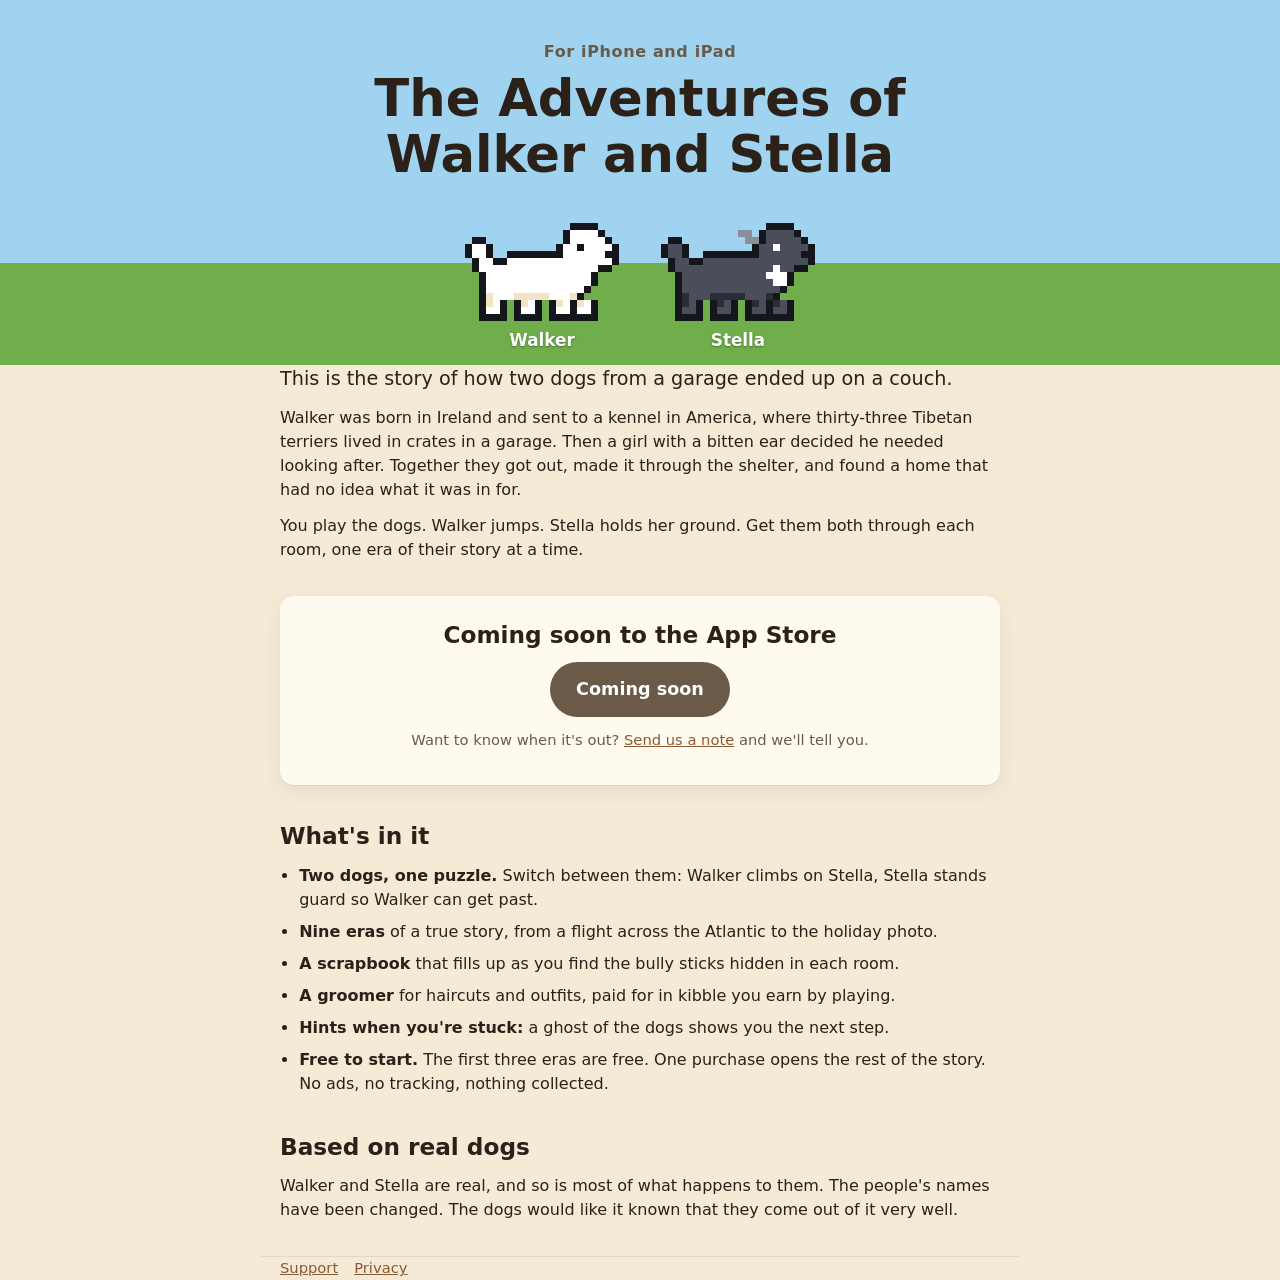
==== index.html @ c0738bfa "First version of walkerandstella.com: coming-soon home page, /get for stickers, privacy and support " ====
<!DOCTYPE html>
<html lang="en">
<head>
  <meta charset="utf-8">
  <meta name="viewport" content="width=device-width, initial-scale=1">
  <title>The Adventures of Walker and Stella</title>
  <meta name="description" content="A two-dog puzzle-platformer for iPhone and iPad, based on two real rescue dogs. Coming soon to the App Store.">
  <meta property="og:title" content="The Adventures of Walker and Stella">
  <meta property="og:description" content="Two real rescue dogs, one puzzle-platformer. Coming soon for iPhone and iPad.">
  <meta property="og:image" content="https://walkerandstella.com/img/share.png">
  <link rel="icon" href="/img/walker_idle0.png">
  <link rel="stylesheet" href="/style.css">
</head>
<body>
  <header class="hero">
    <div class="wrap">
      <p class="kicker">For iPhone and iPad</p>
      <h1>The Adventures of<br>Walker and Stella</h1>
      <div class="dogs">
        <figure><img class="pixel" src="/img/walker_idle0.png" alt="Walker, a white dog"><figcaption>Walker</figcaption></figure>
        <figure><img class="pixel" src="/img/stella_idle0.png" alt="Stella, a black and grey dog with one floppy ear"><figcaption>Stella</figcaption></figure>
      </div>
    </div>
  </header>

  <main class="wrap">
    <section>
      <p class="lead">This is the story of how two dogs from a garage ended up on a couch.</p>
      <p>Walker was born in Ireland and sent to a kennel in America, where thirty-three Tibetan terriers lived in crates in a garage. Then a girl with a bitten ear decided he needed looking after. Together they got out, made it through the shelter, and found a home that had no idea what it was in for.</p>
      <p>You play the dogs. Walker jumps. Stella holds her ground. Get them both through each room, one era of their story at a time.</p>
    </section>

    <section class="card download">
      <h2>Coming soon to the App Store</h2>
      <p><span class="badge soon">Coming soon</span></p>
      <p class="small">Want to know when it's out? <a href="mailto:hello@walkerandstella.com?subject=Tell%20me%20when%20Walker%20and%20Stella%20is%20out">Send us a note</a> and we'll tell you.</p>
    </section>

    <section>
      <h2>What's in it</h2>
      <ul class="points">
        <li><strong>Two dogs, one puzzle.</strong> Switch between them: Walker climbs on Stella, Stella stands guard so Walker can get past.</li>
        <li><strong>Nine eras</strong> of a true story, from a flight across the Atlantic to the holiday photo.</li>
        <li><strong>A scrapbook</strong> that fills up as you find the bully sticks hidden in each room.</li>
        <li><strong>A groomer</strong> for haircuts and outfits, paid for in kibble you earn by playing.</li>
        <li><strong>Hints when you're stuck:</strong> a ghost of the dogs shows you the next step.</li>
        <li><strong>Free to start.</strong> The first three eras are free. One purchase opens the rest of the story. No ads, no tracking, nothing collected.</li>
      </ul>
    </section>

    <section>
      <h2>Based on real dogs</h2>
      <p>Walker and Stella are real, and so is most of what happens to them. The people's names have been changed. The dogs would like it known that they come out of it very well.</p>
    </section>
  </main>

  <footer class="wrap">
    <nav><a href="/support/">Support</a><a href="/privacy/">Privacy</a></nav>
  </footer>
</body>
</html>
---- style.css ----
:root {
  --paper: #f4ead6;
  --card: #fffaf0;
  --ink: #2b2118;
  --soft: #6b5a48;
  --brown: #8a5a33;
  --sky: #9fd3ef;
  --grass: #6fae4a;
  --button: #2b2118;
  --radius: 14px;
  font-family: ui-rounded, "SF Pro Rounded", system-ui, -apple-system, "Segoe UI", sans-serif;
  color: var(--ink);
  background: var(--paper);
  line-height: 1.5;
}

* { box-sizing: border-box; }
body { margin: 0; }
img.pixel { image-rendering: pixelated; image-rendering: crisp-edges; }
a { color: var(--brown); }

.wrap { max-width: 760px; margin: 0 auto; padding: 0 20px; }

/* The top: a strip of sky and grass with the two dogs on it. */
.hero {
  background: linear-gradient(var(--sky) 0 72%, var(--grass) 72% 100%);
  padding: 40px 0 0;
  text-align: center;
}
.hero h1 {
  margin: 0;
  font-size: clamp(2rem, 6vw, 3.2rem);
  line-height: 1.1;
  color: var(--ink);
}
.hero .kicker { margin: 0 0 6px; font-weight: 600; color: var(--soft); letter-spacing: .04em; }
.dogs { display: flex; justify-content: center; align-items: flex-end; gap: 28px; margin-top: 26px; }
.dogs img { width: 168px; height: auto; margin-bottom: -6px; }
.dogs figure { margin: 0; }
.dogs figcaption {
  font-weight: 700; color: #fff; font-size: 1.05rem;
  padding: 6px 0 12px;
  text-shadow: 0 1px 2px rgba(0,0,0,.35);
}

main { padding: 34px 0 10px; }
section { margin: 0 0 34px; }
h2 { font-size: 1.45rem; margin: 0 0 10px; }
p { margin: 0 0 12px; }
.lead { font-size: 1.2rem; }

.card {
  background: var(--card);
  border-radius: var(--radius);
  padding: 22px 24px;
  box-shadow: 0 1px 0 rgba(0,0,0,.06), 0 6px 20px rgba(90,60,30,.08);
}

.download { text-align: center; }
.badge {
  display: inline-block;
  background: var(--button); color: #fff;
  padding: 14px 26px; border-radius: 999px;
  font-weight: 700; font-size: 1.1rem; text-decoration: none;
}
.badge.soon { background: var(--soft); cursor: default; }
.small { font-size: .92rem; color: var(--soft); }

ul.points { padding-left: 1.2em; margin: 0; }
ul.points li { margin: 0 0 8px; }

footer {
  border-top: 1px solid rgba(0,0,0,.08);
  padding: 20px 0 40px;
  font-size: .92rem; color: var(--soft);
}
footer nav a { margin-right: 16px; }

/* The smaller pages: privacy and support. */
.page-head { background: var(--sky); padding: 26px 0 18px; }
.page-head a.home { text-decoration: none; color: var(--ink); font-weight: 700; display: inline-flex; align-items: center; gap: 10px; }
.page-head img { width: 48px; }
.page-head h1 { margin: 12px 0 0; font-size: 2rem; }
dl dt { font-weight: 700; margin-top: 16px; }
dl dd { margin: 4px 0 0; }

@media (max-width: 520px) {
  .dogs img { width: 120px; }
  .dogs { gap: 12px; }
}
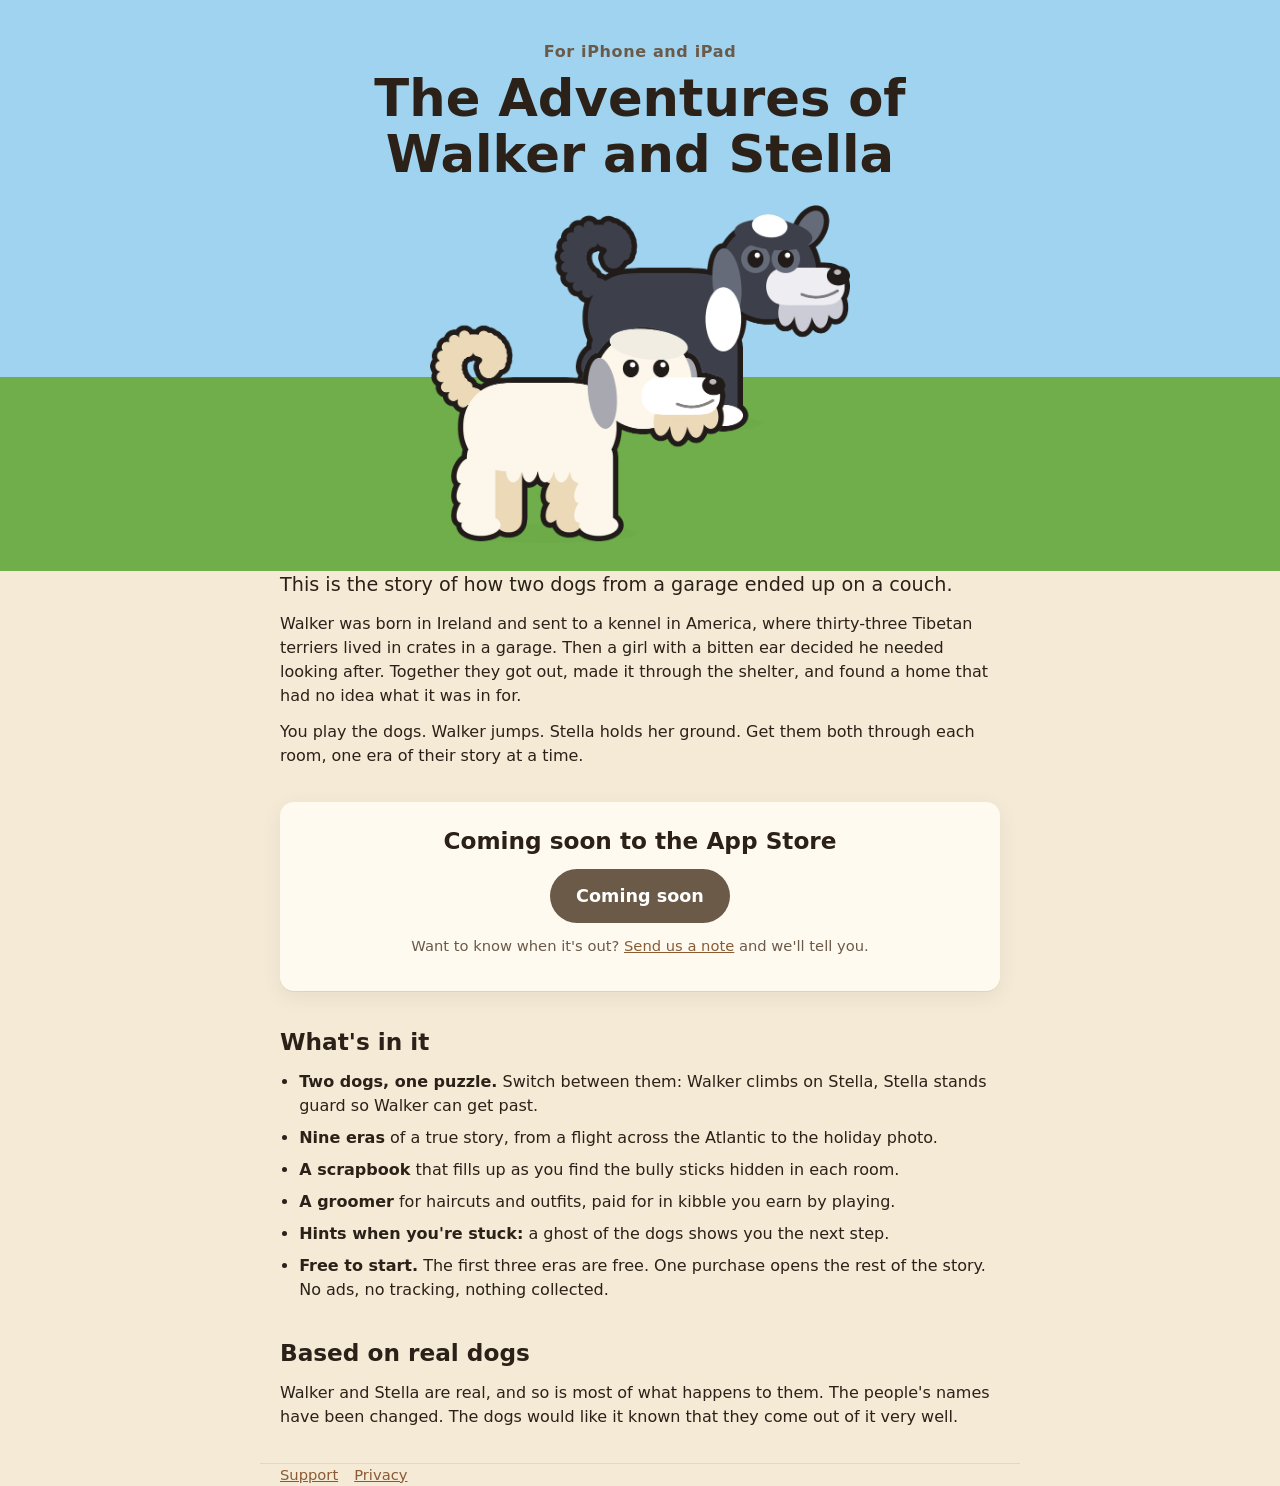
==== commit 1f524ae7: "Use the cartoon dogs from the app icon instead of the pixel sprites: the pair on the home page, one " ====
--- a/index.html
+++ b/index.html
@@ -8,7 +8,7 @@
   <meta property="og:title" content="The Adventures of Walker and Stella">
   <meta property="og:description" content="Two real rescue dogs, one puzzle-platformer. Coming soon for iPhone and iPad.">
   <meta property="og:image" content="https://walkerandstella.com/img/share.png">
-  <link rel="icon" href="/img/walker_idle0.png">
+  <link rel="icon" href="/img/icon.png">
   <link rel="stylesheet" href="/style.css">
 </head>
 <body>
@@ -17,8 +17,7 @@
       <p class="kicker">For iPhone and iPad</p>
       <h1>The Adventures of<br>Walker and Stella</h1>
       <div class="dogs">
-        <figure><img class="pixel" src="/img/walker_idle0.png" alt="Walker, a white dog"><figcaption>Walker</figcaption></figure>
-        <figure><img class="pixel" src="/img/stella_idle0.png" alt="Stella, a black and grey dog with one floppy ear"><figcaption>Stella</figcaption></figure>
+        <img src="/img/dogs.png" alt="Walker, a cream-coloured Tibetan terrier, in front of Stella, a black and grey one with a white chest">
       </div>
     </div>
   </header>
--- a/style.css
+++ b/style.css
@@ -16,15 +16,14 @@
 
 * { box-sizing: border-box; }
 body { margin: 0; }
-img.pixel { image-rendering: pixelated; image-rendering: crisp-edges; }
 a { color: var(--brown); }
 
 .wrap { max-width: 760px; margin: 0 auto; padding: 0 20px; }
 
 /* The top: a strip of sky and grass with the two dogs on it. */
 .hero {
-  background: linear-gradient(var(--sky) 0 72%, var(--grass) 72% 100%);
-  padding: 40px 0 0;
+  background: linear-gradient(var(--sky) 0 66%, var(--grass) 66% 100%);
+  padding: 40px 0 28px;
   text-align: center;
 }
 .hero h1 {
@@ -34,14 +33,8 @@
   color: var(--ink);
 }
 .hero .kicker { margin: 0 0 6px; font-weight: 600; color: var(--soft); letter-spacing: .04em; }
-.dogs { display: flex; justify-content: center; align-items: flex-end; gap: 28px; margin-top: 26px; }
-.dogs img { width: 168px; height: auto; margin-bottom: -6px; }
-.dogs figure { margin: 0; }
-.dogs figcaption {
-  font-weight: 700; color: #fff; font-size: 1.05rem;
-  padding: 6px 0 12px;
-  text-shadow: 0 1px 2px rgba(0,0,0,.35);
-}
+.dogs { margin-top: 22px; }
+.dogs img { display: block; margin: 0 auto; width: min(420px, 82%); height: auto; }
 
 main { padding: 34px 0 10px; }
 section { margin: 0 0 34px; }
@@ -79,12 +72,8 @@
 /* The smaller pages: privacy and support. */
 .page-head { background: var(--sky); padding: 26px 0 18px; }
 .page-head a.home { text-decoration: none; color: var(--ink); font-weight: 700; display: inline-flex; align-items: center; gap: 10px; }
-.page-head img { width: 48px; }
+.page-head img { width: 64px; }
 .page-head h1 { margin: 12px 0 0; font-size: 2rem; }
 dl dt { font-weight: 700; margin-top: 16px; }
 dl dd { margin: 4px 0 0; }
 
-@media (max-width: 520px) {
-  .dogs img { width: 120px; }
-  .dogs { gap: 12px; }
-}
